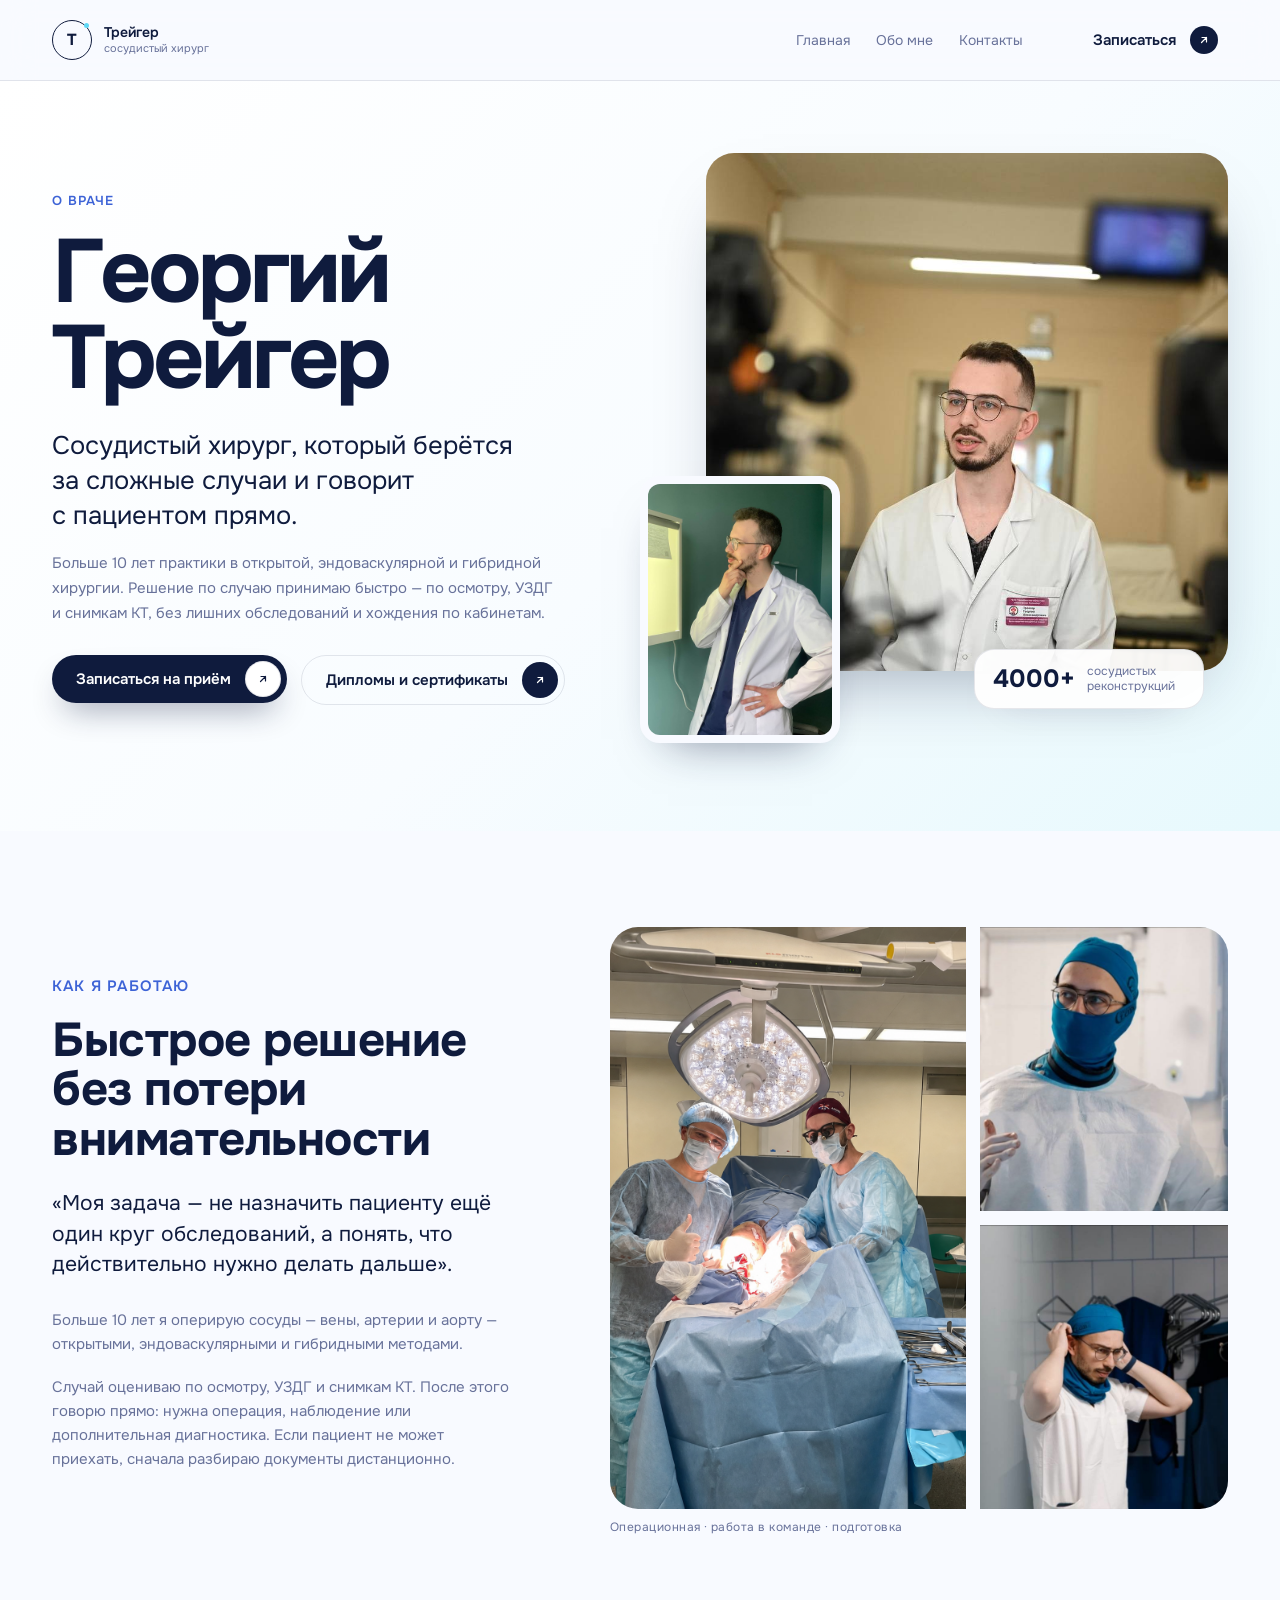
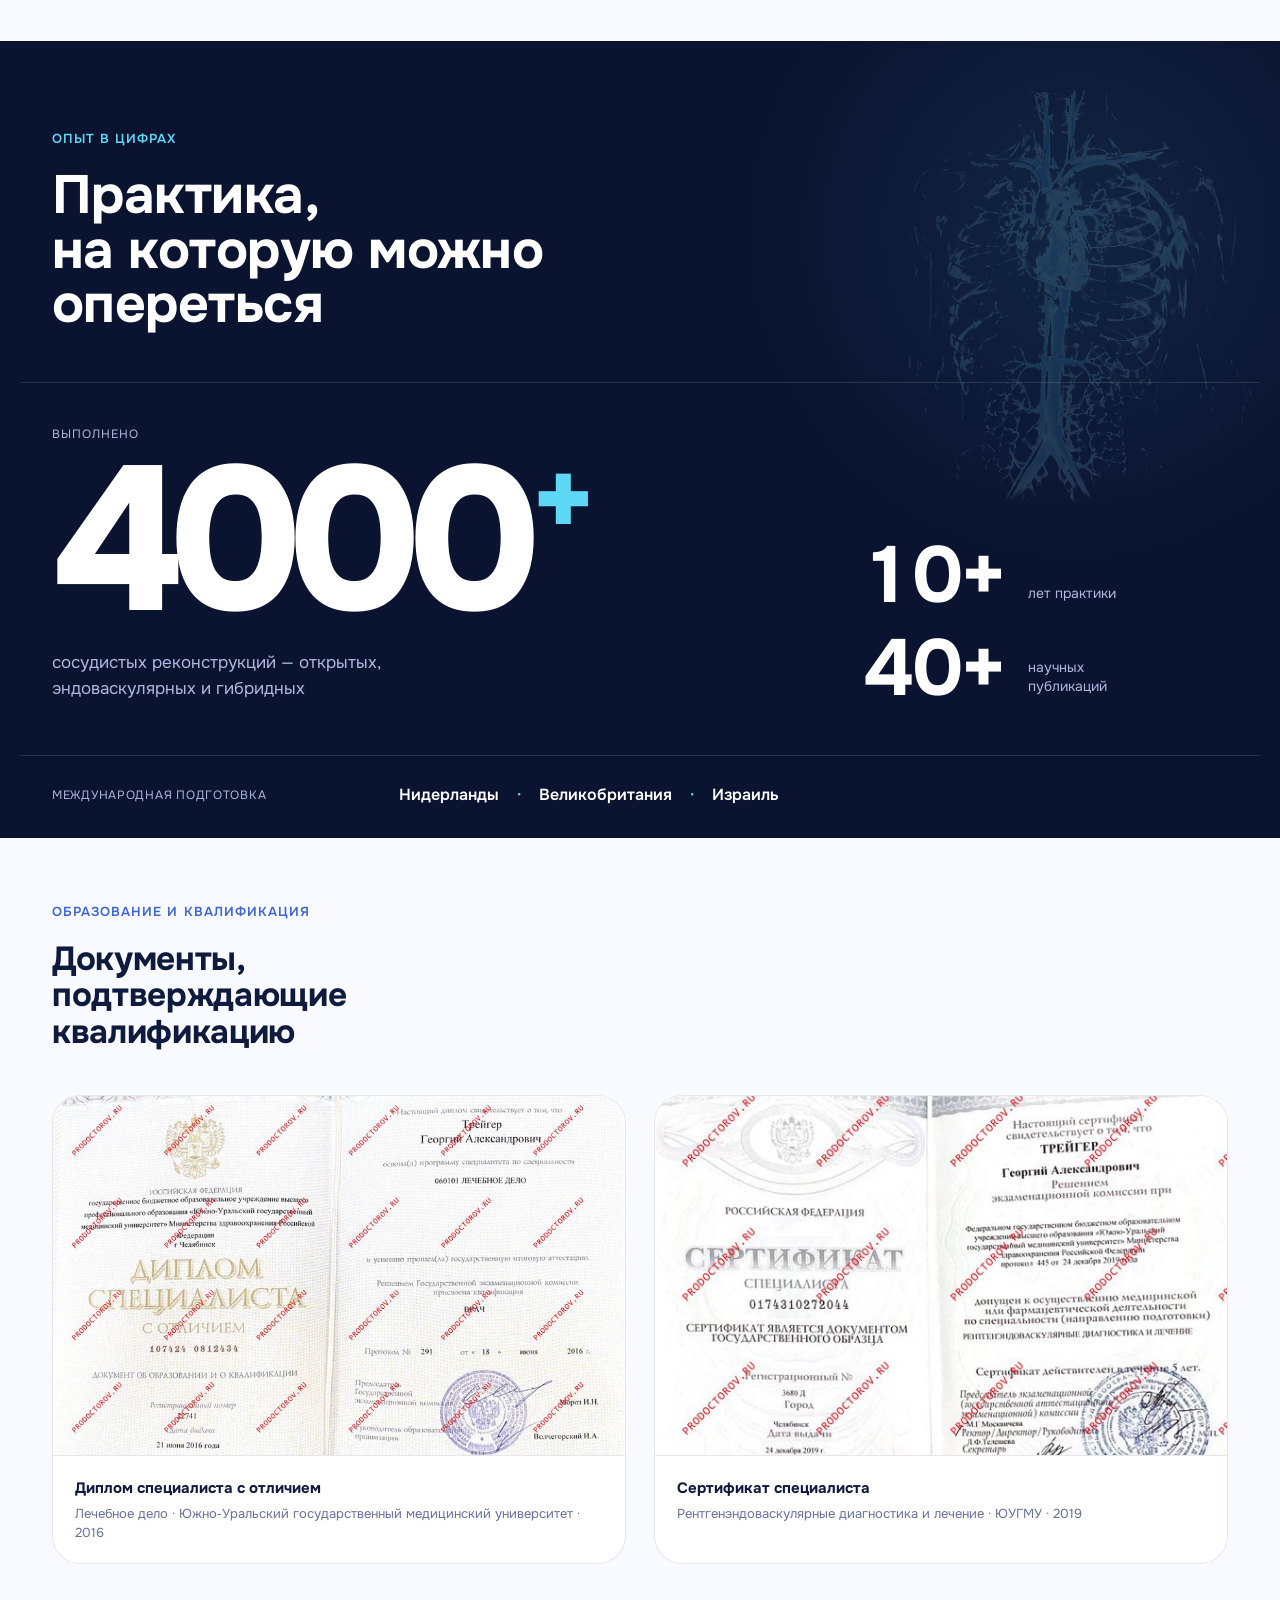
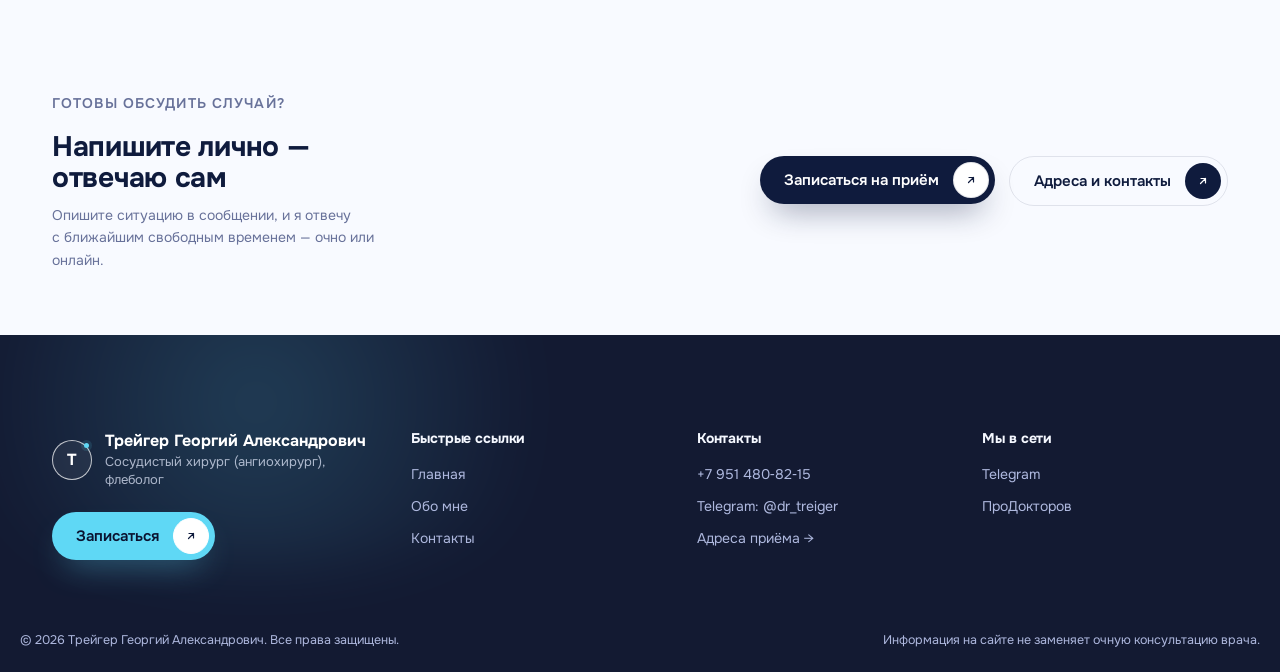
==== about.html @ 421e9393 "Publish site" ====
<!DOCTYPE html>
<html lang="ru">
<head>
<meta charset="UTF-8">
<meta name="viewport" content="width=device-width, initial-scale=1.0">
<title>Обо мне — Трейгер Георгий Александрович</title>
<meta name="description" content="Биография, опыт и квалификация сосудистого хирурга Георгия Александровича Трейгера: 10+ лет практики, 4000+ операций, дипломы и сертификаты.">
<link rel="preconnect" href="https://fonts.googleapis.com">
<link rel="preconnect" href="https://fonts.gstatic.com" crossorigin>
<link href="https://fonts.googleapis.com/css2?family=Onest:wght@400;500;600;700;800;900&display=swap" rel="stylesheet">
<link rel="stylesheet" href="css/styles.css?v=13">
</head>
<body>
<a class="skip-link" href="#main">Перейти к&nbsp;содержанию</a>

<header class="site-header" id="top">
  <div class="wrap header-row">
    <a class="brand" href="index.html">
      <span class="brand-mark" aria-hidden="true">Т</span>
      <span class="brand-text">Трейгер<br><small>сосудистый хирург</small></span>
    </a>
      <nav class="main-nav" aria-label="Основная навигация">
        <a href="index.html">Главная</a>
        <a href="about.html" aria-current="page">Обо мне</a>
        <a href="contacts.html">Контакты</a>
    </nav>
    <div class="quickcontact header-cta" data-quickcontact>
      <button class="btn btn-pill btn-ghost quickcontact-toggle" type="button" data-quickcontact-toggle>
        <span>Записаться</span><span class="chevron" aria-hidden="true"><svg width="14" height="14" viewBox="0 0 24 24" fill="none" stroke="currentColor" stroke-width="2.4" stroke-linecap="round" stroke-linejoin="round"><path d="M7 17 17 7M8 7h9v9"/></svg></span>
      </button>
      <div class="quickcontact-menu" data-quickcontact-menu>
        <a href="https://t.me/dr_treiger" target="_blank" rel="noopener"><span class="qc-dot" aria-hidden="true"></span>Telegram</a>
        <a href="https://vk.ru/georgiy_treyger" target="_blank" rel="noopener"><span class="qc-dot" aria-hidden="true"></span>ВКонтакте</a>
        <a href="https://max.ru/u/f9LHodD0cOIRjJCtYWURJgfdxWX4_8mjYA-JLnPsSMN6KyoLeQfAIABuPjQ" target="_blank" rel="noopener"><span class="qc-dot" aria-hidden="true"></span>MAX</a>
        <a href="tel:+79514808215"><span class="qc-dot" aria-hidden="true"></span>+7 951 480‑82‑15</a>
      </div>
    </div>
    <button class="nav-toggle" aria-label="Открыть меню" aria-expanded="false">
      <span></span><span></span><span></span>
    </button>
  </div>
</header>

<main id="main">

  
  <section class="about-page-hero">
    <div class="wrap about-page-hero-grid">
      <div class="about-page-hero-copy">
        <p class="eyebrow reveal">О враче</p>
        <h1 class="reveal">Георгий<br>Трейгер</h1>
        <p class="about-page-lead reveal">Сосудистый хирург, который берётся за сложные случаи и&nbsp;говорит с&nbsp;пациентом прямо.</p>
        <p class="about-page-summary reveal">Больше 10 лет практики в&nbsp;открытой, эндоваскулярной и&nbsp;гибридной хирургии. Решение по&nbsp;случаю принимаю быстро — по&nbsp;осмотру, УЗДГ и&nbsp;снимкам КТ, без&nbsp;лишних обследований и&nbsp;хождения по&nbsp;кабинетам.</p>
        <div class="hero-actions reveal">
          <div class="quickcontact" data-quickcontact>
            <button class="btn btn-pill btn-solid quickcontact-toggle" type="button" data-quickcontact-toggle>
              <span>Записаться на&nbsp;приём</span><span class="chevron chevron-dark" aria-hidden="true"><svg width="14" height="14" viewBox="0 0 24 24" fill="none" stroke="currentColor" stroke-width="2.4" stroke-linecap="round" stroke-linejoin="round"><path d="M7 17 17 7M8 7h9v9"/></svg></span>
            </button>
            <div class="quickcontact-menu" data-quickcontact-menu>
              <a href="https://t.me/dr_treiger" target="_blank" rel="noopener"><span class="qc-dot" aria-hidden="true"></span>Telegram</a>
              <a href="https://vk.ru/georgiy_treyger" target="_blank" rel="noopener"><span class="qc-dot" aria-hidden="true"></span>ВКонтакте</a>
              <a href="https://max.ru/u/f9LHodD0cOIRjJCtYWURJgfdxWX4_8mjYA-JLnPsSMN6KyoLeQfAIABuPjQ" target="_blank" rel="noopener"><span class="qc-dot" aria-hidden="true"></span>MAX</a>
              <a href="tel:+79514808215"><span class="qc-dot" aria-hidden="true"></span>+7 951 480‑82‑15</a>
            </div>
          </div>
          <a class="btn btn-pill btn-ghost" href="#credentials">
            <span>Дипломы и&nbsp;сертификаты</span><span class="chevron" aria-hidden="true"><svg width="14" height="14" viewBox="0 0 24 24" fill="none" stroke="currentColor" stroke-width="2.4" stroke-linecap="round" stroke-linejoin="round"><path d="M7 17 17 7M8 7h9v9"/></svg></span>
          </a>
        </div>
      </div>
      <div class="about-page-visual reveal">
        <figure class="about-page-photo-main">
          <img src="assets/images/about/hero-interview.jpg" alt="Георгий Трейгер отвечает на вопросы журналистов" width="1280" height="853">
        </figure>
        <figure class="about-page-photo-secondary">
          <img src="assets/images/about/hero-reviewing-scan.jpg" alt="Георгий Трейгер изучает медицинский снимок" width="960" height="1280">
        </figure>
        <div class="about-page-proof" aria-label="Профессиональный опыт">
          <strong>4000+</strong>
          <span>сосудистых реконструкций</span>
        </div>
      </div>
    </div>
  </section>

  
  <section class="about work-story">
    <div class="wrap work-story-grid">
      <div class="about-copy work-story-copy reveal">
        <p class="eyebrow">Как я работаю</p>
        <h2>Быстрое решение без&nbsp;потери внимательности</h2>
        <p class="work-story-lead">«Моя задача — не&nbsp;назначить пациенту ещё один круг обследований, а&nbsp;понять, что действительно нужно делать дальше».</p>
        <p>Больше 10 лет я&nbsp;оперирую сосуды — вены, артерии и&nbsp;аорту — открытыми, эндоваскулярными и&nbsp;гибридными методами.</p>
        <p>Случай оцениваю по&nbsp;осмотру, УЗДГ и&nbsp;снимкам КТ. После этого говорю прямо: нужна операция, наблюдение или дополнительная диагностика. Если пациент не&nbsp;может приехать, сначала разбираю документы дистанционно.</p>
      </div>
      <div class="work-story-gallery reveal">
        <figure class="work-story-photo work-story-photo-main">
          <img src="assets/images/about/new/team-thumbs-up-enhanced.png" alt="Георгий Трейгер с коллегой после этапа операции" loading="lazy">
        </figure>
        <figure class="work-story-photo work-story-photo-top">
          <img src="assets/images/about/new/surgeon-or-light.jpg" alt="Георгий Трейгер во время работы в операционной" loading="lazy">
        </figure>
        <figure class="work-story-photo work-story-photo-bottom">
          <img src="assets/images/about/new/surgeon-preparing.jpg" alt="Георгий Трейгер готовится к операции" loading="lazy">
        </figure>
        <p class="work-story-caption">Операционная · работа в&nbsp;команде · подготовка</p>
      </div>
    </div>
  </section>

  
  <section class="credentials-stats experience-stage dark" id="experience">
    <div class="wrap experience-stage-head reveal">
      <p class="eyebrow">Опыт в&nbsp;цифрах</p>
      <h2>Практика, на&nbsp;которую можно опереться</h2>
    </div>
    <div class="wrap experience-stage-grid reveal">
      <div class="experience-stage-main">
        <span class="experience-stage-label">Выполнено</span>
        <strong>4000<span>+</span></strong>
        <p>сосудистых реконструкций — открытых, эндоваскулярных и&nbsp;гибридных</p>
      </div>
      <div class="experience-stage-side">
        <div class="experience-metric"><strong>10+</strong><span>лет практики</span></div>
        <div class="experience-metric"><strong>40+</strong><span>научных публикаций</span></div>
      </div>
    </div>
    <div class="wrap experience-stage-countries reveal">
      <span>Международная подготовка</span>
      <div class="experience-countries-list">
        <p>Нидерланды</p><p>Великобритания</p><p>Израиль</p>
      </div>
    </div>
  </section>

  
  <section class="credentials" id="credentials">
    <div class="wrap">
      <p class="eyebrow reveal">Образование и&nbsp;квалификация</p>
      <h2 class="reveal">Документы, подтверждающие квалификацию</h2>
    </div>
    <div class="wrap credentials-grid reveal">
      <figure class="credential-card">
        <img src="assets/images/diplom/diploma-specialist-2016.jpg" alt="Диплом специалиста с отличием, Южно-Уральский государственный медицинский университет, 2016" loading="lazy">
        <figcaption>
          <strong>Диплом специалиста с&nbsp;отличием</strong>
          <span>Лечебное дело · Южно‑Уральский государственный медицинский университет · 2016</span>
        </figcaption>
      </figure>
      <figure class="credential-card">
        <img src="assets/images/diplom/certificate-endovascular-2019.jpg" alt="Сертификат специалиста, рентгенэндоваскулярные диагностика и лечение, 2019" loading="lazy">
        <figcaption>
          <strong>Сертификат специалиста</strong>
          <span>Рентгенэндоваскулярные диагностика и&nbsp;лечение · ЮУГМУ · 2019</span>
        </figcaption>
      </figure>
    </div>
  </section>

  
  <section class="closing-cta">
    <div class="wrap closing-cta-grid reveal">
      <div>
        <p class="eyebrow">Готовы обсудить случай?</p>
        <h2>Напишите лично — отвечаю сам</h2>
        <p>Опишите ситуацию в&nbsp;сообщении, и&nbsp;я отвечу с&nbsp;ближайшим свободным временем — очно или онлайн.</p>
      </div>
      <div class="closing-cta-actions">
        <div class="quickcontact" data-quickcontact>
          <button class="btn btn-pill btn-solid quickcontact-toggle" type="button" data-quickcontact-toggle>
            <span>Записаться на&nbsp;приём</span><span class="chevron chevron-dark" aria-hidden="true"><svg width="14" height="14" viewBox="0 0 24 24" fill="none" stroke="currentColor" stroke-width="2.4" stroke-linecap="round" stroke-linejoin="round"><path d="M7 17 17 7M8 7h9v9"/></svg></span>
          </button>
          <div class="quickcontact-menu" data-quickcontact-menu>
            <a href="https://t.me/dr_treiger" target="_blank" rel="noopener"><span class="qc-dot" aria-hidden="true"></span>Telegram</a>
            <a href="https://vk.ru/georgiy_treyger" target="_blank" rel="noopener"><span class="qc-dot" aria-hidden="true"></span>ВКонтакте</a>
            <a href="https://max.ru/u/f9LHodD0cOIRjJCtYWURJgfdxWX4_8mjYA-JLnPsSMN6KyoLeQfAIABuPjQ" target="_blank" rel="noopener"><span class="qc-dot" aria-hidden="true"></span>MAX</a>
            <a href="tel:+79514808215"><span class="qc-dot" aria-hidden="true"></span>+7 951 480‑82‑15</a>
          </div>
        </div>
        <a class="btn btn-pill btn-ghost" href="contacts.html">
          <span>Адреса и&nbsp;контакты</span><span class="chevron" aria-hidden="true"><svg width="14" height="14" viewBox="0 0 24 24" fill="none" stroke="currentColor" stroke-width="2.4" stroke-linecap="round" stroke-linejoin="round"><path d="M7 17 17 7M8 7h9v9"/></svg></span>
        </a>
      </div>
    </div>
  </section>

</main>

<footer class="site-footer dark">
  <div class="footer-glow" aria-hidden="true"></div>
  <div class="wrap footer-grid">
    <div class="footer-brand">
      <div class="footer-brand-lockup">
        <span class="brand-mark" aria-hidden="true">Т</span>
        <div><p class="footer-brand-name">Трейгер Георгий Александрович</p><p class="footer-brand-role">Сосудистый хирург (ангиохирург), флеболог</p></div>
      </div>
      <a class="btn btn-pill btn-solid" href="index.html#booking">
        <span>Записаться</span><span class="chevron chevron-dark" aria-hidden="true"><svg width="14" height="14" viewBox="0 0 24 24" fill="none" stroke="currentColor" stroke-width="2.4" stroke-linecap="round" stroke-linejoin="round"><path d="M7 17 17 7M8 7h9v9"/></svg></span>
      </a>
    </div>
    <div class="footer-col">
      <h3>Быстрые ссылки</h3>
      <a href="index.html">Главная</a>
      <a href="about.html">Обо мне</a>
      <a href="contacts.html">Контакты</a>
    </div>
    <div class="footer-col">
      <h3>Контакты</h3>
      <a href="tel:+79514808215">+7 951 480‑82‑15</a>
      <a href="https://t.me/dr_treiger" target="_blank" rel="noopener">Telegram: @dr_treiger</a>
      <a href="contacts.html">Адреса приёма →</a>
    </div>
    <div class="footer-col">
      <h3>Мы в&nbsp;сети</h3>
      <a href="https://t.me/dr_treiger" target="_blank" rel="noopener">Telegram</a>
      <a href="https://prodoctorov.ru" target="_blank" rel="noopener">ПроДокторов</a>
    </div>
  </div>
  <div class="wrap footer-bottom">
    <p>© 2026 Трейгер Георгий Александрович. Все права защищены.</p>
    <p>Информация на&nbsp;сайте не&nbsp;заменяет очную консультацию врача.</p>
  </div>
</footer>

<script src="js/main.js?v=2"></script>
</body>
</html>
---- css/styles.css ----
:root{
  --bg:#F8FAFF;
  --bg-deep:#EBF0FB;
  --navy:#0F1B3D;
  --navy-deep:#0A1330;
  --blue:#3D63D6;
  --cyan:#5FD8F5;
  --cyan-soft:#BFEFFB;
  --panel:#FFFFFF;
  --panel-tint:#F0F4FF;
  --panel-border:rgba(15,27,61,0.10);
  --ink:#0F1B3D;
  --ink-muted:#68729A;
  --ink-faint:var(--ink-muted);
  --accent:var(--blue);
  --accent-2:var(--cyan);
  --accent-ink:var(--blue);
  --cta:var(--navy);
  --cta-deep:#182A5C;
  --cta-ink:#FFFFFF;
  --line:rgba(15,27,61,0.10);
  --radius-sm:12px;
  --radius-md:20px;
  --radius-lg:28px;
  --container:1240px;
  --font-display:'Onest',system-ui,sans-serif;
  --font-body:'Onest',system-ui,sans-serif;
}

*{box-sizing:border-box;margin:0;padding:0;}
html{scroll-behavior:smooth;max-width:100%;}
body{
  max-width:100%;
  background:var(--bg);
  color:var(--ink);
  font-family:var(--font-body);
  font-size:16px;
  line-height:1.6;
  -webkit-font-smoothing:antialiased;
  overflow-x:hidden;
}
img,video,iframe{max-width:100%;}
img{max-width:100%;display:block;}
a{color:inherit;text-decoration:none;}
ul,ol{list-style:none;}
.wrap{max-width:var(--container);margin:0 auto;padding:0 32px;}
h1,h2,h3{font-family:var(--font-display);font-weight:700;letter-spacing:-0.01em;line-height:1.1;}
.skip-link{position:absolute;left:-999px;top:0;background:var(--cta);color:#fff;padding:12px 20px;z-index:999;}
.skip-link:focus{left:16px;top:16px;}


.dark{background:rgba(10,17,42,0.96);color:#F5F8FF;}
.dark{--ink:#F5F8FF;--ink-muted:#AEB8DE;--ink-faint:var(--ink-muted);--panel:#16224A;--line:rgba(255,255,255,0.12);--panel-tint:#141F44;}


.reveal{opacity:0;filter:blur(2px);transform:translateY(12px);transition:opacity .5s ease,filter .5s ease,transform .5s ease;}
.reveal.is-visible{opacity:1;filter:blur(0);transform:translateY(0);}


.reveal.char-parent{opacity:1;filter:none;transform:none;}
.word{display:inline-block;}
.char{display:inline-block;opacity:0;filter:blur(3px) brightness(.72);transition:opacity .3s ease,filter .3s ease;white-space:pre;}
.char-parent.is-visible .char{opacity:1;filter:blur(0) brightness(1);}


.btn{display:inline-flex;align-items:center;gap:14px;font-family:var(--font-body);font-weight:600;font-size:15px;padding:6px 6px 6px 24px;border-radius:999px;white-space:nowrap;border:none;cursor:pointer;transition:transform .25s cubic-bezier(.16,1,.3,1);}
.btn:hover{transform:translateY(-2px);}
.btn-small{padding:4px 4px 4px 18px;font-size:14px;}
.btn-ghost{background:transparent;border:1.5px solid var(--line);color:var(--ink);}
.btn-ghost:hover{border-color:var(--cyan);color:var(--navy);}
.btn-solid{background:var(--navy);color:var(--cta-ink);box-shadow:0 16px 32px -12px rgba(15,27,61,0.45);}

.chevron{display:inline-flex;align-items:center;justify-content:center;width:36px;height:36px;border-radius:50%;background:var(--navy);color:#fff;border:1px solid var(--line);font-size:18px;transition:transform .25s cubic-bezier(.16,1,.3,1),background .25s ease;}
.chevron svg{width:12px;height:12px;}
.btn-small .chevron{width:30px;height:30px;font-size:15px;}
.btn-small .chevron svg{width:10px;height:10px;}
.chevron-dark{background:#fff;color:var(--navy);}
.btn:hover .chevron{transform:translate(3px,-3px);background:var(--navy);border-color:transparent;}
.btn.btn-ghost:hover .chevron{background:var(--cyan);border-color:var(--cyan);color:var(--navy);}
.btn-solid:hover{background:#182A5C;}
.btn-solid:hover .chevron-dark{background:#fff;border-color:#fff;color:var(--navy);}

.dark .btn-outline{border-color:rgba(255,255,255,0.28);color:#fff;}
.dark .btn-outline:hover{border-color:var(--cyan);color:var(--cyan);}
.dark .btn-solid{background:var(--cyan);color:var(--navy-deep);box-shadow:0 16px 32px -12px rgba(95,216,245,0.4);}
.dark .btn-solid:hover{background:#7FE3F8;}
.btn-label{display:inline-flex;height:1.2em;line-height:1.2;vertical-align:top;}
.btn-char{overflow:hidden;height:1.2em;display:inline-block;}
.btn-char-inner{display:flex;flex-direction:column;transition:transform .5s cubic-bezier(.65,0,.35,1);}
.btn-char-line{height:1.2em;line-height:1.2;display:block;white-space:pre;}
.btn:hover .btn-char-inner{transform:translateY(-1.2em);}


.site-header{position:sticky;top:0;z-index:100;backdrop-filter:blur(16px);background:rgba(248,250,255,0.72);border-bottom:1px solid var(--line);}
.header-row{display:flex;align-items:center;gap:28px;padding:16px 32px;}
.brand{display:flex;align-items:center;gap:12px;margin-right:auto;}
.brand-mark{position:relative;display:inline-flex;align-items:center;justify-content:center;width:40px;height:40px;border-radius:50%;border:1.5px solid var(--navy);background:none;color:var(--navy);font-family:var(--font-display);font-weight:700;font-size:16px;}
.brand-mark::after{content:'';position:absolute;top:2px;right:2px;width:5px;height:5px;border-radius:50%;background:var(--cyan);}
.brand-text{font-size:14px;font-weight:600;line-height:1.25;}
.brand-text small{display:block;font-weight:400;color:var(--ink-muted);font-size:11px;}
.main-nav{display:flex;gap:26px;font-size:14px;color:var(--ink-muted);}
.main-nav a:hover{color:var(--ink);}
.header-cta{font-size:13px;padding:4px 4px 4px 18px;}
.header-cta .chevron{width:28px;height:28px;font-size:14px;}
.nav-toggle{display:none;}


.quickcontact{position:relative;}
.quickcontact-toggle{cursor:pointer;border:none;}
.quickcontact-menu{position:absolute;top:calc(100% + 10px);left:0;min-width:230px;background:var(--bg);border:1px solid var(--panel-border);border-radius:var(--radius-md);padding:8px;box-shadow:0 20px 40px rgba(20,40,90,0.16);display:flex;flex-direction:column;gap:2px;opacity:0;visibility:hidden;transform:translateY(-6px);transition:opacity .2s ease,transform .2s ease,visibility .2s;z-index:50;}
.quickcontact.is-open .quickcontact-menu{opacity:1;visibility:visible;transform:translateY(0);}
.quickcontact-menu a{display:flex;align-items:center;gap:10px;padding:10px 12px;border-radius:var(--radius-sm);font-size:14px;color:var(--ink);}
.quickcontact-menu a:hover{background:var(--panel);}
.qc-dot{width:6px;height:6px;border-radius:50%;background:var(--accent);flex-shrink:0;}
.qc-close{align-self:flex-end;width:24px;height:24px;display:flex;align-items:center;justify-content:center;border:none;background:transparent;color:var(--ink-faint);font-size:16px;line-height:1;cursor:pointer;border-radius:50%;margin-bottom:2px;}
.qc-close:hover{background:var(--panel);color:var(--ink);}
.quickcontact-menu .qc-soon{display:flex;align-items:center;gap:10px;padding:10px 12px;border-radius:var(--radius-sm);font-size:14px;color:var(--ink-faint);cursor:default;}
.qc-soon .qc-dot{background:var(--ink-faint);}
.qc-soon-badge{margin-left:auto;font-style:normal;font-size:11px;font-weight:600;color:var(--ink-faint);background:var(--bg);border:1px solid var(--panel-border);border-radius:999px;padding:2px 9px;}
.header-cta.quickcontact .quickcontact-menu{left:auto;right:0;}


.trust-badge{display:flex;align-items:center;gap:12px;}
.trust-star{color:#F2A93B;font-size:20px;line-height:1;}
.trust-avatars{display:flex;align-items:center;}
.trust-avatar{width:34px;height:34px;border-radius:50%;background:var(--tc,var(--accent));border:2px solid var(--bg);margin-left:-10px;}
.trust-avatars .trust-avatar:first-child{margin-left:0;}
.trust-avatar-more{display:flex;align-items:center;justify-content:center;background:var(--cta);color:var(--cta-ink);font-size:11px;font-weight:700;font-family:var(--font-display);}
.trust-text{font-size:13px;color:var(--ink-muted);white-space:nowrap;}
.trust-text strong{color:var(--ink);font-family:var(--font-display);}



.hero{position:relative;padding:64px 0 0;overflow:hidden;
  background:
    radial-gradient(ellipse 60% 140% at 62% 40%, rgba(191,239,251,0.9) 0%, rgba(191,239,251,0.45) 30%, rgba(191,239,251,0.1) 50%, transparent 68%),
    linear-gradient(112deg, #ffffff 0%, #f8fcff 34%, #dff9fc 52%, #3a4d94 76%, #253163 90%, #141d3f 100%);
}
.hero-glow{display:none;} 
.hero-grid{position:relative;display:grid;grid-template-columns:1.05fr 0.95fr;gap:48px;align-items:center;}
.eyebrow{font-size:13px;font-weight:600;letter-spacing:0.08em;text-transform:uppercase;color:var(--accent-ink);margin-bottom:18px;}
.hero-copy h1{font-size:clamp(2.1rem,4vw,3.4rem);margin-bottom:22px;}
.accent-word{color:var(--cta);}
.hero-sub{font-size:17px;color:var(--ink-muted);max-width:46ch;margin-bottom:32px;}
.hero-actions{display:flex;gap:14px;flex-wrap:wrap;margin-bottom:44px;}
.hero-portrait{position:relative;display:flex;justify-content:center;}
.portrait-halo{position:absolute;inset:6% 8%;border-radius:50%;background:radial-gradient(circle,rgba(189,246,253,0.7),rgba(189,246,253,0.25) 55%,transparent 75%);filter:blur(6px);}
.portrait-frame{position:relative;display:inline-block;}
.portrait-cutout{max-height:600px;width:auto;display:block;
  -webkit-mask-image:linear-gradient(to bottom,#000 88%,transparent 100%);
  mask-image:linear-gradient(to bottom,#000 88%,transparent 100%);
  filter:drop-shadow(0 24px 40px rgba(20,40,90,0.16));}
.badge{position:absolute;background:#fff;border-radius:16px;box-shadow:0 20px 44px rgba(20,40,90,0.22);z-index:2;}
.badge-top{top:14%;right:2%;padding:12px 18px;display:flex;flex-direction:column;gap:1px;}
.badge-top strong{font-family:var(--font-display);font-size:20px;font-weight:800;color:var(--ink);line-height:1.1;}
.badge-top span{font-size:11px;color:var(--ink-muted);}
.badge-bottom{left:0;bottom:14%;display:flex;align-items:center;gap:10px;padding:12px 18px;max-width:230px;}
.badge-stars{color:#F2A93B;font-size:12px;letter-spacing:1px;flex-shrink:0;}
.badge-bottom strong{font-family:var(--font-display);font-size:15px;color:var(--ink);display:block;}
.badge-bottom span{font-size:11px;color:var(--ink-muted);line-height:1.3;display:block;}


.about-page-hero{padding:72px 0 88px;background:linear-gradient(135deg,#fff 0%,#f8fcff 54%,#e7f9fd 100%);overflow:hidden;}
.about-page-hero-grid{display:grid;grid-template-columns:minmax(0,0.95fr) minmax(0,1.05fr);gap:56px;align-items:center;}
.about-page-hero-copy{position:relative;z-index:2;}
.about-page-hero-copy h1{font-size:clamp(3.5rem,7vw,6.9rem);line-height:.96;letter-spacing:-.045em;margin:0 0 28px;max-width:8ch;}
.about-page-lead{font-size:clamp(1.25rem,2vw,1.65rem);line-height:1.35;color:var(--ink);max-width:28ch;margin-bottom:18px;}
.about-page-summary{font-size:15px;line-height:1.65;color:var(--ink-muted);max-width:52ch;margin-bottom:30px;}
.about-page-hero-copy .hero-actions{margin-bottom:0;}
.about-page-visual{position:relative;min-height:590px;padding:0 0 46px 66px;}
.about-page-photo-main{position:absolute;inset:0 0 72px 66px;border-radius:var(--radius-lg);overflow:hidden;background:var(--panel);box-shadow:0 34px 70px -32px rgba(15,27,61,.38);}
.about-page-photo-main img{width:100%;height:100%;object-fit:cover;object-position:52% center;display:block;}
.about-page-photo-secondary{position:absolute;left:0;bottom:0;width:34%;aspect-ratio:3/4;border:8px solid var(--bg);border-radius:var(--radius-md);overflow:hidden;background:var(--panel);box-shadow:0 24px 45px -28px rgba(15,27,61,.55);}
.about-page-photo-secondary img{width:100%;height:100%;object-fit:cover;object-position:center 18%;display:block;}
.about-page-proof{position:absolute;right:24px;bottom:34px;display:flex;align-items:center;gap:12px;max-width:230px;padding:14px 18px;border:1px solid var(--panel-border);border-radius:var(--radius-md);background:rgba(255,255,255,.94);box-shadow:0 18px 38px -28px rgba(15,27,61,.55);}
.about-page-proof strong{font-family:var(--font-display);font-size:25px;line-height:1;color:var(--navy);}
.about-page-proof span{font-size:12px;line-height:1.25;color:var(--ink-muted);}


.contacts-page-hero{padding:68px 0 0;background:linear-gradient(135deg,#fff 0%,#f8fcff 62%,#eaf9fc 100%);overflow:hidden;}
.contacts-page-hero-grid{display:grid;grid-template-columns:minmax(0,1fr) minmax(300px,390px);gap:64px;align-items:end;}
.contacts-page-hero h1{font-size:clamp(3rem,6.4vw,5.6rem);line-height:.96;letter-spacing:-.045em;max-width:10ch;}
.contacts-page-lead{font-size:17px;line-height:1.6;color:var(--ink-muted);max-width:50ch;margin-top:38px;}
.contacts-hero-actions{display:flex;align-items:center;gap:24px;margin-top:28px;padding-bottom:68px;}
.contacts-page-portrait{align-self:end;height:520px;overflow:hidden;border-radius:var(--radius-md);background:#dff5f8;}
.contacts-page-portrait img{display:block;width:100%;height:100%;object-fit:cover;object-position:center 28%;}
.contacts-page-phone{display:inline-flex;font-family:var(--font-display);font-size:clamp(1.45rem,2.4vw,2rem);font-weight:700;color:var(--navy);border-bottom:2px solid var(--cyan);padding-bottom:5px;}
.contact-section-head{display:block;margin-bottom:30px;}
.contact-section-head .eyebrow{margin-bottom:14px;padding:0;}
.contact-section-head h2{font-size:clamp(1.8rem,3vw,2.7rem);margin:0 0 14px;max-width:none;}
.contact-section-head>p:last-child{font-size:14px;line-height:1.6;color:var(--ink-muted);max-width:44ch;}
.contact-channels-primary{grid-template-columns:repeat(3,1fr);gap:18px;}
.contact-channels-primary .channel-card{min-height:178px;padding:24px;}
.contact-section-head-locations{margin-top:72px;}
.contact-locations{margin-top:0;}


section{padding:64px 0;position:relative;}
section h2{font-size:clamp(1.6rem,2.6vw,2.3rem);max-width:20ch;margin-bottom:8px;}


.about-grid{display:grid;grid-template-columns:0.95fr 1.05fr;gap:56px;align-items:start;}
.about-copy{display:flex;flex-direction:column;justify-content:center;align-items:flex-start;}
.about-copy p{color:var(--ink-muted);font-size:15px;line-height:1.6;max-width:46ch;margin-bottom:28px;}
.about-copy .eyebrow{color:var(--accent-ink);max-width:none;margin-bottom:18px;}
.about-photos{position:relative;border-radius:var(--radius-lg);overflow:hidden;height:100%;min-height:420px;aspect-ratio:6/5;background:var(--panel);filter:drop-shadow(0 30px 50px rgba(15,27,61,0.14));}
.about-photo-track{display:flex;height:100%;transition:transform .5s cubic-bezier(.65,0,.35,1);}
.about-photo-slide{flex:none;width:100%;height:100%;}
.about-photo-slide img{width:100%;height:100%;object-fit:cover;display:block;}
.about-photo-arrow{position:absolute;top:50%;transform:translateY(-50%);width:40px;height:40px;border-radius:50%;border:none;background:rgba(246,248,252,0.85);backdrop-filter:blur(4px);color:var(--ink);font-size:18px;line-height:1;display:flex;align-items:center;justify-content:center;cursor:pointer;transition:background .2s ease;z-index:3;}
.about-photo-arrow:hover{background:#fff;}
.about-photo-prev{left:14px;}
.about-photo-next{right:14px;}
.about-photo-counter{position:absolute;right:14px;bottom:14px;background:rgba(6,10,24,0.55);backdrop-filter:blur(4px);color:#fff;font-size:12.5px;font-weight:600;padding:6px 12px;border-radius:999px;letter-spacing:0.02em;z-index:3;}
.about-photos>img{width:100%;height:100%;object-fit:cover;display:block;}


.work-story{padding:96px 0 104px;}
.work-story-grid{display:grid;grid-template-columns:minmax(0,.88fr) minmax(0,1.12fr);gap:72px;align-items:center;}
.work-story-copy h2{font-size:clamp(2.1rem,3.7vw,3.7rem);line-height:1.04;max-width:14ch;margin-bottom:24px;}
.work-story-copy p{margin-bottom:19px;}
.work-story-copy .work-story-lead{font-size:clamp(1.12rem,1.65vw,1.45rem);line-height:1.45;color:var(--ink);max-width:37ch;margin-bottom:28px;}
.work-story-gallery{position:relative;display:grid;grid-template-columns:1.18fr .82fr;grid-template-rows:1fr 1fr;gap:14px;min-height:610px;padding-bottom:28px;}
.work-story-photo{overflow:hidden;background:#e8edf5;}
.work-story-photo img{width:100%;height:100%;display:block;object-fit:cover;}
.work-story-photo-main{grid-row:1/3;border-radius:var(--radius-lg) 0 0 var(--radius-lg);}
.work-story-photo-main img{object-position:center;}
.work-story-photo-top{border-radius:0 var(--radius-lg) 0 0;}
.work-story-photo-top img{object-position:center 38%;}
.work-story-photo-bottom{border-radius:0 0 var(--radius-lg) 0;}
.work-story-photo-bottom img{object-position:center 18%;}
.work-story-caption{position:absolute;left:0;bottom:0;margin:0;font-size:12px;letter-spacing:.04em;color:var(--ink-muted);}


.experience-stage{position:relative;padding:80px 0 0;background:var(--navy-deep);overflow:hidden;isolation:isolate;}
.experience-stage>.wrap{position:relative;z-index:1;}
.experience-stage::before{content:'';position:absolute;z-index:0;top:18px;right:-4%;width:min(38vw,560px);aspect-ratio:1;background:url('../assets/images/services/aorta-chest-overlay.png') center/contain no-repeat;opacity:.16;filter:saturate(.75);-webkit-mask-image:linear-gradient(110deg,transparent 2%,#000 34%,#000 72%,transparent 100%);mask-image:linear-gradient(110deg,transparent 2%,#000 34%,#000 72%,transparent 100%);pointer-events:none;}
.experience-stage::after{content:'';position:absolute;z-index:0;top:-18%;right:-10%;width:min(52vw,760px);aspect-ratio:1;border-radius:50%;background:radial-gradient(circle,rgba(95,216,245,.09) 0%,rgba(95,216,245,.035) 42%,transparent 72%);pointer-events:none;}
.experience-stage-head{display:block;margin-bottom:50px;}
.experience-stage-head .eyebrow{margin:8px 0 0;color:var(--cyan);}
.experience-stage-head h2{font-size:clamp(2.2rem,4.2vw,4.25rem);line-height:1.02;max-width:15ch;margin:18px 0 0;color:#fff;}
.experience-stage-grid{display:grid;grid-template-columns:minmax(0,2fr) minmax(280px,1fr);gap:clamp(48px,6vw,80px);align-items:end;padding-top:42px;padding-bottom:54px;border-top:1px solid rgba(255,255,255,.12);}
.experience-stage-main{display:flex;flex-direction:column;align-items:flex-start;}
.experience-stage-label{font-size:12px;letter-spacing:.08em;text-transform:uppercase;color:var(--ink-muted);}
.experience-stage-main strong{font-family:var(--font-display);font-size:clamp(7rem,16vw,13rem);font-weight:800;letter-spacing:-.075em;line-height:.82;color:#fff;margin:14px 0 24px;}
.experience-stage-main strong span{color:var(--cyan);font-size:.52em;vertical-align:top;margin-left:.04em;}
.experience-stage-main p{font-size:17px;line-height:1.5;max-width:39ch;color:var(--ink-muted);}
.experience-stage-side{display:grid;grid-template-columns:1fr;gap:28px;align-items:start;align-self:end;}
.experience-metric{display:grid;grid-template-columns:minmax(118px,.72fr) minmax(0,1fr);gap:22px;align-items:end;padding:0;border:0;}
.experience-metric strong{display:block;font-family:var(--font-display);font-size:clamp(4.2rem,6.2vw,5.6rem);line-height:.82;color:#fff;font-variant-numeric:tabular-nums;letter-spacing:-.045em;}
.experience-metric span{font-size:14px;line-height:1.35;color:var(--ink-muted);max-width:14ch;padding-bottom:.38em;}
.experience-stage-countries{display:grid;grid-template-columns:minmax(190px,.55fr) 1.45fr;gap:32px;align-items:center;padding-top:26px;padding-bottom:30px;border-top:1px solid rgba(255,255,255,.12);}
.experience-stage-countries span{font-size:12px;letter-spacing:.06em;text-transform:uppercase;color:var(--ink-muted);}
.experience-stage-countries p{font-family:var(--font-display);font-size:16px;font-weight:600;color:#fff;}
.experience-countries-list{display:flex;align-items:center;gap:0;flex-wrap:wrap;}
.experience-countries-list p{display:flex;align-items:center;}
.experience-countries-list p+p::before{content:'·';margin:0 18px;color:var(--cyan);}


.credentials-stats .reasons-grid{border-top:none;padding-top:0;margin-top:44px;}
.training-row{margin-top:40px;}
.training-label{font-size:13px;color:var(--ink-muted);margin-bottom:14px;}
.training-badges{display:flex;flex-wrap:wrap;gap:10px;}
.training-badge{display:inline-flex;align-items:center;font-size:13.5px;font-weight:600;color:var(--ink);background:var(--panel);border:1px solid var(--panel-border);border-radius:999px;padding:8px 18px;}
.credentials-grid{display:grid;grid-template-columns:1fr 1fr;gap:28px;margin-top:44px;align-items:stretch;}
.credential-card{display:flex;flex-direction:column;background:var(--panel);border:1px solid var(--panel-border);border-radius:var(--radius-lg);overflow:hidden;}
.credential-card img{width:100%;height:360px;object-fit:cover;display:block;border-bottom:1px solid var(--panel-border);}
.credential-card figcaption{padding:20px 22px;flex:1;}
.credential-card strong{display:block;font-family:var(--font-display);font-size:15px;color:var(--ink);margin-bottom:4px;}
.credential-card span{display:block;font-size:13px;color:var(--ink-muted);line-height:1.5;}


.gallery-notice-section{padding:0 0 64px;}
.gallery-notice{display:flex;gap:22px;align-items:flex-start;background:var(--panel);border:1px solid var(--panel-border);border-radius:var(--radius-lg);padding:28px 32px;}
.gallery-notice-icon{flex:none;width:44px;height:44px;border-radius:50%;background:rgba(62,99,201,0.12);color:var(--accent);display:flex;align-items:center;justify-content:center;}
.gallery-notice-icon svg{width:20px;height:20px;}
.gallery-notice h2{font-family:var(--font-display);font-size:16px;color:var(--ink);margin-bottom:6px;}
.gallery-notice p{color:var(--ink-muted);font-size:14px;line-height:1.55;max-width:65ch;}
.gallery-grid{display:grid;grid-template-columns:repeat(3,1fr);gap:20px;margin-top:44px;}
.gallery-card{border:1px dashed var(--panel-border);background:var(--panel);border-radius:var(--radius-md);padding:26px;display:flex;flex-direction:column;align-items:flex-start;gap:16px;min-height:190px;}
.gallery-card-icon{flex:none;width:32px;height:32px;border-radius:50%;background:rgba(62,99,201,0.12);color:var(--accent);display:flex;align-items:center;justify-content:center;}
.gallery-card-icon svg{width:14px;height:14px;}
.gallery-card h3{font-family:var(--font-display);font-size:15px;color:var(--ink);flex:1;}
.gallery-card-status{font-size:12px;font-weight:600;color:var(--ink-faint);background:var(--bg);border:1px solid var(--panel-border);border-radius:999px;padding:5px 12px;}


.closing-cta-grid{display:flex;align-items:center;justify-content:space-between;flex-wrap:wrap;gap:32px;}
.closing-cta-grid h2{font-size:clamp(1.5rem,2.2vw,2rem);margin:8px 0 10px;}
.closing-cta-grid>div:first-child p{color:var(--ink-muted);font-size:14px;max-width:40ch;}
.closing-cta-actions{display:flex;gap:14px;flex-wrap:wrap;}


.paths .eyebrow{margin-bottom:8px;}
.paths-panel{margin-top:24px;}
.path-switcher{position:relative;display:inline-flex;background:var(--panel);border:1px solid var(--panel-border);border-radius:999px;padding:4px;margin-bottom:20px;}
.path-switcher-thumb{position:absolute;top:4px;left:4px;height:calc(100% - 8px);width:100px;border-radius:999px;background:var(--cta);transition:transform .35s cubic-bezier(.65,0,.35,1),width .35s cubic-bezier(.65,0,.35,1);}
.path-switcher-btn{position:relative;z-index:2;border:none;background:transparent;padding:10px 28px;border-radius:999px;font-family:var(--font-display);font-weight:600;font-size:14px;color:var(--ink-muted);cursor:pointer;transition:color .3s ease;}
.path-switcher-btn.is-active{color:var(--cta-ink);}

.roadmap-card{background:transparent;}
.roadmap-view{display:none;}
.roadmap-view.is-active{display:block;}
.roadmap-note{color:var(--ink-muted);font-size:14px;margin-bottom:20px;max-width:52ch;}
.roadmap{position:relative;padding-top:8px;}
.roadmap-flow{position:absolute;left:8px;right:8px;top:48px;height:1px;background:var(--line);z-index:1;}
.roadmap-flow::after{content:'';position:absolute;right:-1px;top:50%;transform:translateY(-50%);width:0;height:0;border-top:5px solid transparent;border-bottom:5px solid transparent;border-left:7px solid var(--accent);}
.roadmap-steps{display:flex;position:relative;z-index:2;flex-wrap:wrap;gap:20px;}
.roadmap-col{flex:1;min-width:150px;display:flex;flex-direction:column;align-items:flex-start;gap:30px;}
.roadmap-label{display:inline-flex;font-size:12.5px;font-weight:600;color:var(--ink-muted);background:var(--bg);border:1px solid var(--panel-border);border-radius:999px;padding:6px 14px;}
.roadmap-step{position:relative;text-align:left;width:100%;flex:1;background:var(--panel);border-radius:var(--radius-md);padding:24px;opacity:0;transform:translateY(14px);transition:opacity .45s ease,transform .45s ease;transition-delay:calc(var(--i) * 90ms);}
.roadmap-card.is-inview .roadmap-view.is-active .roadmap-step{opacity:1;transform:translateY(0);}
.roadmap-icon{flex:none;width:32px;height:32px;border-radius:50%;background:rgba(62,99,201,0.12);color:var(--accent);display:flex;align-items:center;justify-content:center;margin-bottom:22px;}
.roadmap-icon svg{width:14px;height:14px;}
.roadmap-step h3{font-family:var(--font-display);font-size:15px;margin-bottom:6px;color:var(--ink);}
.roadmap-step p{font-size:13px;color:var(--ink-muted);line-height:1.45;}


.services-grid{display:grid;grid-template-columns:0.9fr 1.1fr;gap:56px;margin-top:44px;}
.service-list li{border-bottom:1px solid var(--line);}
.service-trigger{display:flex;align-items:center;gap:16px;width:100%;padding:22px 0;background:none;border:none;margin:0;cursor:pointer;text-align:left;color:var(--ink-faint);font-family:var(--font-display);font-size:24px;font-weight:600;line-height:1.25;transition:color .2s ease;}
.service-trigger:hover{color:var(--ink-muted);}
.service-list li.is-active .service-trigger{color:var(--ink);}
.service-index{font-family:var(--font-display);font-size:13px;color:var(--ink-faint);flex:none;}
.service-list li.is-active .service-index{color:var(--accent-ink);}
.service-content{display:grid;grid-template-rows:0fr;transition:grid-template-rows .35s ease;}
.service-list li.is-active .service-content{grid-template-rows:1fr;}
.service-content-inner{overflow:hidden;transform-origin:left center;transform:scale(0.7);opacity:0;transition:transform .5s cubic-bezier(.34,1.56,.64,1),opacity .35s ease;}
.service-list li.is-active .service-content-inner{transform:scale(1);opacity:1;}
.service-content-inner p{margin:0;padding:0 0 22px 18px;color:var(--ink-muted);font-size:14px;line-height:1.5;max-width:65ch;}
.service-display{display:flex;align-items:center;justify-content:center;}
.service-photo{width:100%;max-width:520px;height:auto;opacity:0;transform:translateY(8px) scale(0.97);transition:opacity .4s ease,transform .4s ease;filter:drop-shadow(0 30px 50px rgba(20,40,90,0.14));}
.service-photo.is-loaded{opacity:1;transform:translateY(0) scale(1);}


.proof{padding:0 0 64px;}
.proof-track{position:relative;height:260vh;}
.proof-sticky{position:sticky;top:0;height:100vh;width:100%;overflow:hidden;display:flex;align-items:center;justify-content:center;background:var(--bg);}
.proof-frame{position:relative;width:100vw;height:100vh;max-width:1600px;border-radius:48px;overflow:hidden;background:var(--bg);will-change:transform,border-radius;box-sizing:border-box;}
.proof-grid{position:absolute;inset:-14% -6%;display:flex;gap:20px;justify-content:center;transform-style:preserve-3d;will-change:transform;}
.proof-col{flex:1;display:flex;flex-direction:column;gap:20px;will-change:transform;}
.proof-card{position:relative;width:100%;aspect-ratio:3/4;border-radius:14px;overflow:hidden;background:#E4EAF5;flex-shrink:0;}
.proof-card img{width:100%;height:100%;object-fit:cover;opacity:0.72;filter:grayscale(1) brightness(0.95);}
.proof-card::after{content:'';position:absolute;inset:0;background:linear-gradient(160deg,rgba(22,37,90,0.55),rgba(102,136,214,0.4));mix-blend-mode:multiply;}
.proof-payoff{position:absolute;inset:0;display:flex;flex-direction:column;align-items:center;justify-content:center;text-align:center;opacity:0;z-index:3;pointer-events:none;}
.proof-payoff-panel{background:rgba(6,10,24,0.55);backdrop-filter:blur(6px);border-radius:var(--radius-lg);padding:36px 56px;}
.proof-payoff-panel .odometer{color:#fff;}
.proof-payoff .proof-payoff-panel .fan-caption{color:rgba(255,255,255,0.82);}
.odometer{display:inline-flex;align-items:flex-start;font-family:var(--font-display);font-size:clamp(4.5rem,13vw,10.5rem);font-weight:900;color:var(--ink);font-variant-numeric:tabular-nums;line-height:1;}
.odometer-digit{position:relative;height:1em;width:0.64em;overflow:hidden;}
.odometer-strip{display:flex;flex-direction:column;transition:transform 1.2s cubic-bezier(.22,1,.36,1);}
.odometer-strip span{height:1em;line-height:1;display:flex;align-items:center;justify-content:center;}
.odometer-plus{display:inline-block;margin-left:0.06em;}
.proof-payoff .fan-caption{color:var(--ink-muted);margin-top:14px;font-size:22px;font-weight:600;}
.reasons-grid{display:grid;grid-template-columns:repeat(4,1fr);gap:20px;margin-top:40px;}
.reason-card{border-radius:var(--radius-md);padding:24px;background:var(--panel);border:1px solid var(--panel-border);}
.reason-card-top{display:flex;align-items:center;gap:10px;margin-bottom:22px;}
.reason-icon{flex:none;width:32px;height:32px;border-radius:50%;background:rgba(62,99,201,0.12);color:var(--accent);display:flex;align-items:center;justify-content:center;}
.reason-icon svg{width:14px;height:14px;}
.reason-label{font-size:12.5px;font-weight:600;color:var(--ink-muted);}
.reason-number{font-family:var(--font-display);font-size:32px;font-weight:800;color:var(--ink);line-height:1.15;}
.reason-caption{font-size:13px;color:var(--ink-muted);margin-top:4px;}


.reviews-note{color:var(--ink-muted);font-size:14px;max-width:60ch;margin:14px 0 8px;}
.reviews-note a{color:var(--accent-ink);}
.marquee{overflow:hidden;position:relative;margin-top:36px;-webkit-mask-image:linear-gradient(90deg,transparent,#000 6%,#000 94%,transparent);mask-image:linear-gradient(90deg,transparent,#000 6%,#000 94%,transparent);}
.marquee-track{display:flex;gap:20px;width:max-content;animation:marquee-scroll 32s linear infinite;}
.marquee:hover .marquee-track{animation-play-state:paused;}
@keyframes marquee-scroll{from{transform:translateX(0);}to{transform:translateX(-50%);}}
.review-card{flex:0 0 300px;background:var(--panel);border:1px solid var(--panel-border);border-radius:var(--radius-md);padding:24px;}
.review-card-top{display:flex;align-items:center;gap:12px;margin-bottom:14px;}
.review-avatar{width:38px;height:38px;border-radius:50%;background:linear-gradient(135deg,var(--accent),var(--accent-2));flex-shrink:0;}
.review-card-top strong{display:block;font-family:var(--font-display);font-size:14px;color:var(--ink);}
.review-stars{color:#F2A93B;font-size:11px;letter-spacing:1px;}
.review-card p{color:var(--ink-faint);font-size:13px;line-height:1.55;font-style:italic;}


.contact{position:relative;}
.contact-grid{position:relative;display:grid;grid-template-columns:0.9fr 1.1fr;gap:56px;}
.contact-intro h2{font-size:clamp(1.6rem,2.6vw,2.2rem);margin:8px 0 16px;}
.contact-intro p{color:var(--ink-muted);max-width:38ch;}
.contact-channels{display:grid;grid-template-columns:1fr 1fr;gap:14px;align-content:start;}
.channel-card{display:flex;flex-direction:column;gap:6px;padding:20px 22px;border:1px solid var(--panel-border);border-radius:var(--radius-md);background:var(--panel);position:relative;transition:border-color .2s ease,background .2s ease;}
.channel-card:hover{border-color:var(--cyan);background:rgba(95,216,245,.08);}
.channel-card.is-soon{opacity:0.6;cursor:default;}
.channel-card.is-soon:hover{border-color:var(--panel-border);background:var(--panel);}
.channel-icon{width:34px;height:34px;border-radius:50%;background:rgba(62,99,201,0.12);color:var(--accent);display:flex;align-items:center;justify-content:center;margin-bottom:4px;}
.channel-icon svg{width:15px;height:15px;}
.channel-label{font-size:12px;color:var(--ink-faint);text-transform:uppercase;letter-spacing:0.05em;}
.channel-card strong{font-family:var(--font-display);font-size:16px;}
.channel-card .chevron{position:absolute;right:16px;bottom:16px;width:28px;height:28px;font-size:14px;}
.contact-locations{grid-column:1 / -1;display:grid;grid-template-columns:1fr 1fr;gap:20px;margin-top:8px;}
.location-card{background:var(--panel);border:1px solid var(--panel-border);border-radius:var(--radius-lg);padding:24px;}
.location-badge{display:inline-flex;font-size:12px;font-weight:600;color:var(--ink-muted);background:var(--bg);border:1px solid var(--panel-border);border-radius:999px;padding:5px 12px;margin-bottom:14px;}
.location-card h2{font-size:15px;margin-bottom:6px;font-family:var(--font-display);}
.location-address{color:var(--ink-muted);font-size:14px;margin-bottom:16px;}
.location-phone{display:inline-flex;align-items:center;gap:8px;font-family:var(--font-display);font-size:14px;font-weight:600;color:var(--ink);margin-bottom:18px;}
.location-phone-icon{flex:none;width:26px;height:26px;border-radius:50%;background:rgba(62,99,201,0.12);color:var(--accent);display:flex;align-items:center;justify-content:center;}
.location-phone-icon svg{width:12px;height:12px;}
.map-embed{border-radius:var(--radius-md);overflow:hidden;border:1px solid var(--panel-border);height:180px;}
.map-embed iframe{width:100%;height:100%;border:0;display:block;filter:saturate(0.85);}


.contact{padding-top:84px;}
.contact-channels-primary{display:block;border-top:1px solid var(--line);border-bottom:0;}
.contact-channels-primary .channel-card{display:grid;grid-template-columns:42px minmax(0,1fr) 36px;grid-template-rows:auto auto;column-gap:16px;align-items:center;min-height:96px;border:0;border-bottom:1px solid var(--line);border-radius:0;background:transparent;padding:18px 0;}
.contact-channels-primary .channel-card+.channel-card{padding-left:0;border-left:0;}
.contact-channels-primary .channel-card:hover{background:transparent;}
.contact-channels-primary .channel-icon{grid-column:1;grid-row:1/3;margin:0;}
.contact-channels-primary .channel-label{grid-column:2;grid-row:1;align-self:end;}
.contact-channels-primary .channel-card strong{grid-column:2;grid-row:2;align-self:start;min-width:0;overflow-wrap:anywhere;}
.contact-channels-primary .channel-card .chevron{position:static;grid-column:3;grid-row:1/3;width:32px;height:32px;justify-self:end;}
.contact-locations{display:flex;flex-direction:column;gap:0;border-top:1px solid var(--line);}
.location-card{display:block;padding:34px 0;border:0;border-bottom:1px solid var(--line);border-radius:0;background:transparent;}
.location-copy{padding:14px 0;display:flex;flex-direction:column;align-items:flex-start;}
.location-card h2{font-size:clamp(1.45rem,2.3vw,2.1rem);line-height:1.15;margin:3px 0 14px;max-width:22ch;}
.location-address{font-size:15px;line-height:1.55;margin-bottom:26px;}
.location-badge{border:0;background:transparent;padding:0;margin-bottom:16px;color:var(--accent-ink);font-size:12px;font-weight:700;letter-spacing:.09em;text-transform:uppercase;}
.location-phone{margin-top:0;margin-bottom:24px;}
.location-card .map-embed{height:300px;border:0;border-radius:var(--radius-md);background:#e9eef6;}
.location-pending-note{height:300px;border-radius:var(--radius-md);background:var(--navy);color:#fff;display:flex;align-items:center;justify-content:center;gap:18px;padding:36px;text-align:left;}
.location-pending-note>span{width:54px;height:54px;border-radius:50%;background:var(--cyan);color:var(--navy);display:grid;place-items:center;font-family:var(--font-display);font-size:22px;font-weight:800;flex:none;}
.location-pending-note p{font-size:17px;line-height:1.45;max-width:25ch;color:rgba(255,255,255,.82);}

.booking-grid{display:grid;grid-template-columns:0.8fr 1.2fr;gap:56px;align-items:start;margin-top:56px;}
.booking-info h3{font-family:var(--font-display);font-size:1.4rem;color:var(--ink);margin-bottom:10px;}
.booking-info p{color:var(--ink-muted);font-size:14px;max-width:32ch;}
.booking-urgent{margin-top:28px;max-width:32ch;}
.booking-urgent strong{display:block;font-family:var(--font-display);font-size:15px;color:var(--ink);margin-bottom:6px;}
.booking-urgent p{max-width:none;font-size:13px;line-height:1.5;color:var(--ink-muted);margin-bottom:10px;}
.booking-urgent-link{display:inline-flex;align-items:center;gap:6px;font-size:14px;font-weight:600;color:var(--accent-ink);}
.booking-urgent-link:hover{text-decoration:underline;}
.booking-urgent-link span{display:inline-block;transition:transform .2s ease;}
.booking-urgent-link:hover span{transform:translateX(3px);}

.contacts-teaser{display:grid;grid-template-columns:0.9fr 1.1fr;gap:40px;align-items:center;margin-top:56px;}
.contacts-teaser-info h3{font-family:var(--font-display);font-size:1.3rem;margin:8px 0 10px;color:var(--ink);}
.contacts-teaser-info p{color:var(--ink-muted);font-size:14px;}
.contacts-teaser-note{color:var(--ink-faint) !important;font-size:13px !important;margin:10px 0 22px !important;}
.contacts-teaser .map-embed{height:300px;}

.contact-form-panel{background:var(--panel);border:1px solid var(--panel-border);border-radius:var(--radius-lg);padding:40px;}
.form-hint{color:var(--ink-muted);font-size:14px;margin-bottom:24px;}
.form-row{display:grid;grid-template-columns:1fr 1fr;gap:16px;}
.form-group{margin-bottom:18px;}
.form-group label{display:block;font-size:13px;font-weight:600;color:var(--ink-muted);margin-bottom:6px;}
.form-optional{font-weight:400;color:var(--ink-faint);}
.form-group input,.form-group textarea{width:100%;border:1px solid var(--panel-border);background:var(--bg);border-radius:var(--radius-sm);padding:11px 14px;font-family:var(--font-body);font-size:15px;color:var(--ink);resize:vertical;}
.form-group input:focus,.form-group textarea:focus{outline:none;border-color:var(--accent);}
.file-input-hidden{position:absolute;width:1px;height:1px;overflow:hidden;opacity:0;}
.file-attach{display:flex;align-items:center;gap:10px;width:100%;padding:11px 14px;border-radius:var(--radius-sm);border:1.5px dashed var(--panel-border);background:var(--bg);color:var(--ink-faint);font-size:14px;cursor:pointer;transition:border-color .2s ease,color .2s ease;}
.file-attach:hover{border-color:var(--accent);color:var(--ink);}
.file-attach svg{width:18px;height:18px;flex-shrink:0;}
.file-attach.has-file{border-style:solid;border-color:var(--accent);color:var(--ink);}
.file-attach-text{overflow:hidden;text-overflow:ellipsis;white-space:nowrap;}
.form-submit{width:100%;justify-content:space-between;padding-left:24px;margin-top:4px;}
.form-consent{font-size:12px;color:var(--ink-faint);margin-top:14px;}
.form-success{display:flex;flex-direction:column;align-items:flex-start;gap:8px;}
.form-success[hidden]{display:none;}
.form-success-icon{width:40px;height:40px;border-radius:50%;background:var(--cta);color:var(--cta-ink);display:flex;align-items:center;justify-content:center;font-size:18px;margin-bottom:6px;}
.form-success h3{font-family:var(--font-display);color:var(--ink);}
.form-success p{color:var(--ink-muted);font-size:14px;max-width:44ch;}


.site-footer{position:relative;padding:96px 0 0;overflow:hidden;}
.footer-glow{position:absolute;left:-10%;top:-30%;width:60%;height:100%;border-radius:50%;background:radial-gradient(circle,#5fd8f5 0%,transparent 68%);opacity:0.18;filter:blur(30px);pointer-events:none;}
.footer-grid{position:relative;display:grid;grid-template-columns:1.3fr 1fr 1fr 1fr;gap:40px;padding-bottom:48px;}
.footer-brand-name{font-family:var(--font-display);font-weight:700;color:var(--ink);margin:16px 0 4px;}
.footer-brand-role{color:var(--ink-muted);font-size:13px;margin-bottom:22px;}
.footer-brand-lockup{display:flex;align-items:center;gap:13px;margin-bottom:24px;}
.footer-brand-lockup .brand-mark{flex:0 0 40px;width:40px;height:40px;}
.footer-brand-lockup>div{min-width:0;}
.footer-brand-lockup .footer-brand-name{margin:0 0 3px;line-height:1.2;}
.footer-brand-lockup .footer-brand-role{margin:0;line-height:1.35;}
.site-footer .footer-brand .brand-mark{border-color:rgba(255,255,255,.72);background:rgba(255,255,255,.06);color:#fff;}
.site-footer .footer-brand .brand-mark::after{background:var(--cyan);box-shadow:0 0 0 3px rgba(95,216,245,.12);}
.site-footer .footer-brand-name{color:#fff;}
.site-footer .footer-brand-role{color:rgba(230,237,255,.72);}
.site-footer .btn .chevron,
.site-footer .btn:hover .chevron{background:#fff;border-color:#fff;color:var(--navy);}
.footer-col{display:flex;flex-direction:column;gap:10px;}
.footer-col h3{font-family:var(--font-display);font-size:14px;color:var(--ink);margin-bottom:6px;}
.footer-col a{font-size:14px;color:var(--ink-muted);}
.footer-col a:hover{color:var(--ink);}
.footer-social{display:flex;gap:10px;}
.footer-social-icon{width:38px;height:38px;border-radius:50%;border:1px solid var(--panel-border);background:var(--panel);display:flex;align-items:center;justify-content:center;color:var(--ink-muted);font-size:11px;font-weight:700;font-family:var(--font-display);transition:color .2s ease,border-color .2s ease;}
.footer-social-icon:hover{color:var(--accent);border-color:var(--accent);}
.footer-social-icon.is-soon{color:var(--ink-faint);cursor:default;}
.footer-social-icon.is-soon:hover{color:var(--ink-faint);border-color:var(--panel-border);}
.footer-social-icon svg{width:16px;height:16px;}
.footer-bottom{position:relative;display:flex;align-items:center;justify-content:space-between;gap:16px;flex-wrap:wrap;padding:22px 0;font-size:12.5px;color:var(--ink-faint);}



@media (prefers-reduced-motion: reduce){
  .reveal,.char-parent .word,.char{opacity:1 !important;filter:none !important;transform:none !important;transition:none !important;}
  .btn-char-inner{transition:none !important;}
  .marquee-track{animation:none !important;}
  .roadmap-step{opacity:1 !important;transform:none !important;transition:none !important;}
}


@media (max-width:960px){
  .hero-grid{grid-template-columns:1fr;}
  .hero-portrait{order:0;}
  .main-nav{display:none;}
  .about-grid{grid-template-columns:1fr;}
  .about-photos{order:-1;height:auto;aspect-ratio:4/5;}
  .roadmap-flow{display:none;}
  .roadmap-steps{flex-direction:column;gap:16px;}
  .roadmap-col{min-width:0;}
  .services-grid{grid-template-columns:1fr;}
  .contact-grid{grid-template-columns:1fr;}
  .contact-channels{grid-template-columns:1fr 1fr;}
  .booking-grid{grid-template-columns:1fr;gap:24px;}
  .contacts-teaser{grid-template-columns:1fr;gap:24px;}
  .reasons-grid{grid-template-columns:1fr 1fr;}
  .reviews-grid{grid-template-columns:1fr;}
  .footer-grid{grid-template-columns:1fr 1fr;}
  .credentials-grid{grid-template-columns:1fr;}
  .gallery-grid{grid-template-columns:1fr 1fr;}
  .about-page-hero-grid{grid-template-columns:1fr;}
  .contacts-page-hero-grid{gap:32px;}
  .contacts-page-intro{max-width:650px;min-width:0;}
  .about-page-visual{min-height:560px;max-width:760px;width:100%;}
  .contact-section-head{grid-template-columns:1fr 1fr;}
  .contact-section-head .eyebrow{grid-column:1/-1;}
  .contact-channels-primary{grid-template-columns:1fr 1fr;}
  .work-story-grid{grid-template-columns:1fr;gap:44px;}
  .work-story-gallery{min-height:560px;}
  .location-card{grid-template-columns:1fr;gap:20px;}
  .experience-stage-grid{grid-template-columns:1fr;gap:40px;}
  .experience-stage-countries{grid-template-columns:1fr;gap:14px;}
}
@media (max-width:820px){
  .contacts-page-hero-grid{grid-template-columns:1fr;}
  .contacts-page-portrait{display:none;}
  .contacts-hero-actions{padding-bottom:0;}
}
@media (max-width:640px){
  .wrap{padding:0 20px;}
  .header-row{padding:14px 20px;}
  .hero-actions{flex-direction:column;align-items:stretch;}
  .hero-actions .btn{justify-content:space-between;}
  .contact-channels{grid-template-columns:1fr;}
  .contact-locations{grid-template-columns:1fr;}
  .reasons-grid{grid-template-columns:1fr;}
  .footer-grid{grid-template-columns:1fr;gap:32px;}
  .footer-bottom{flex-direction:column;align-items:flex-start;}
  .closing-cta-grid{flex-direction:column;align-items:flex-start;}
  .closing-cta-actions{width:100%;flex-direction:column;align-items:stretch;}
  .closing-cta-actions .btn{justify-content:space-between;}
  .gallery-grid{grid-template-columns:1fr;}
  .gallery-notice{flex-direction:column;gap:14px;}
  .about-page-hero,.contacts-page-hero{padding:52px 0 60px;}
  .about-page-hero-copy h1{font-size:clamp(3.4rem,18vw,5rem);}
  .about-page-visual{min-height:430px;padding:0 0 36px 24px;}
  .about-page-photo-main{inset:0 0 54px 24px;}
  .about-page-photo-secondary{width:38%;border-width:5px;}
  .about-page-proof{right:10px;bottom:20px;max-width:190px;padding:11px 13px;}
  .about-page-proof strong{font-size:21px;}
  .contacts-page-hero h1{font-size:clamp(2.7rem,14vw,4.2rem);}
  .contacts-hero-actions{align-items:flex-start;flex-direction:column;gap:18px;}
  .contact-section-head{grid-template-columns:1fr;gap:14px;}
  .contact-section-head .eyebrow{grid-column:auto;}
  .contact-channels-primary{grid-template-columns:1fr;}
  .contact-section-head-locations{margin-top:52px;}
  .work-story{padding:68px 0 76px;}
  .work-story-gallery{grid-template-columns:1fr 1fr;grid-template-rows:1.18fr .82fr;min-height:500px;gap:8px;}
  .work-story-photo-main{grid-column:1/3;grid-row:1;border-radius:var(--radius-md) var(--radius-md) 0 0;}
  .work-story-photo-top{grid-column:1;grid-row:2;border-radius:0 0 0 var(--radius-md);}
  .work-story-photo-bottom{grid-column:2;grid-row:2;border-radius:0 0 var(--radius-md) 0;}
  .contact-channels-primary{border-bottom:0;}
  .contact-channels-primary .channel-card,.contact-channels-primary .channel-card+.channel-card{padding:22px 0;border-left:0;border-bottom:1px solid var(--line);}
  .contact-channels-primary .channel-card .chevron{right:0;}
  .location-card{padding:26px 0;}
  .location-card .map-embed,.location-pending-note{height:260px;}
  .experience-stage{padding-top:52px;}
  .experience-stage::before{top:42px;right:-26%;width:76vw;opacity:.09;}
  .experience-stage-head{margin-bottom:34px;}
  .experience-stage-head h2{font-size:clamp(2rem,9vw,2.4rem);line-height:1.06;max-width:18ch;}
  .experience-stage-grid{gap:28px;padding-top:34px;padding-bottom:42px;}
  .experience-stage-main strong{font-size:clamp(6rem,29vw,8rem);margin-bottom:20px;}
  .experience-stage-main p{font-size:15px;max-width:34ch;}
  .experience-stage-side{width:100%;max-width:430px;grid-template-columns:1fr;gap:22px;align-items:start;}
  .experience-metric{grid-template-columns:112px minmax(0,1fr);gap:18px;}
  .experience-metric strong{font-size:3.75rem;}
  .experience-stage-countries{gap:12px;}
  .experience-countries-list{gap:8px 0;}
  .experience-countries-list p{font-size:15px;}
  .experience-countries-list p+p::before{margin:0 10px;}
}
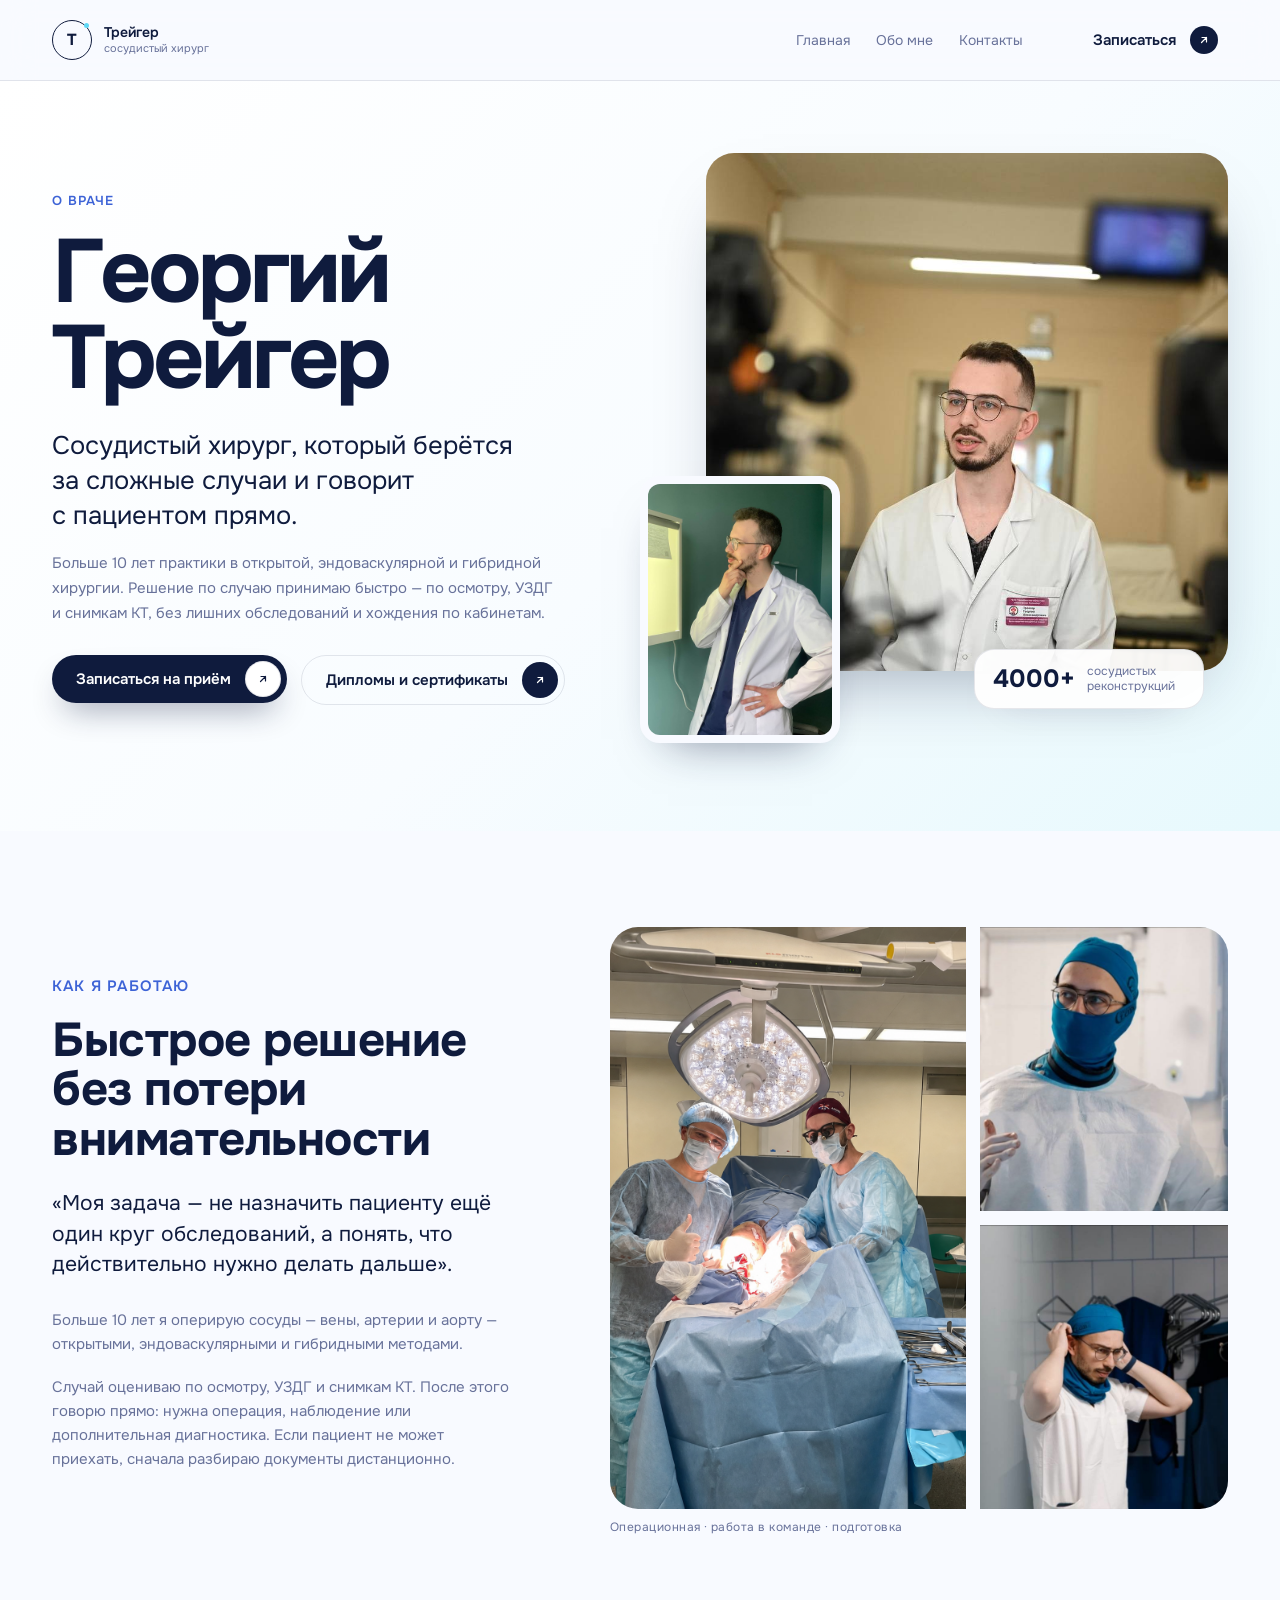
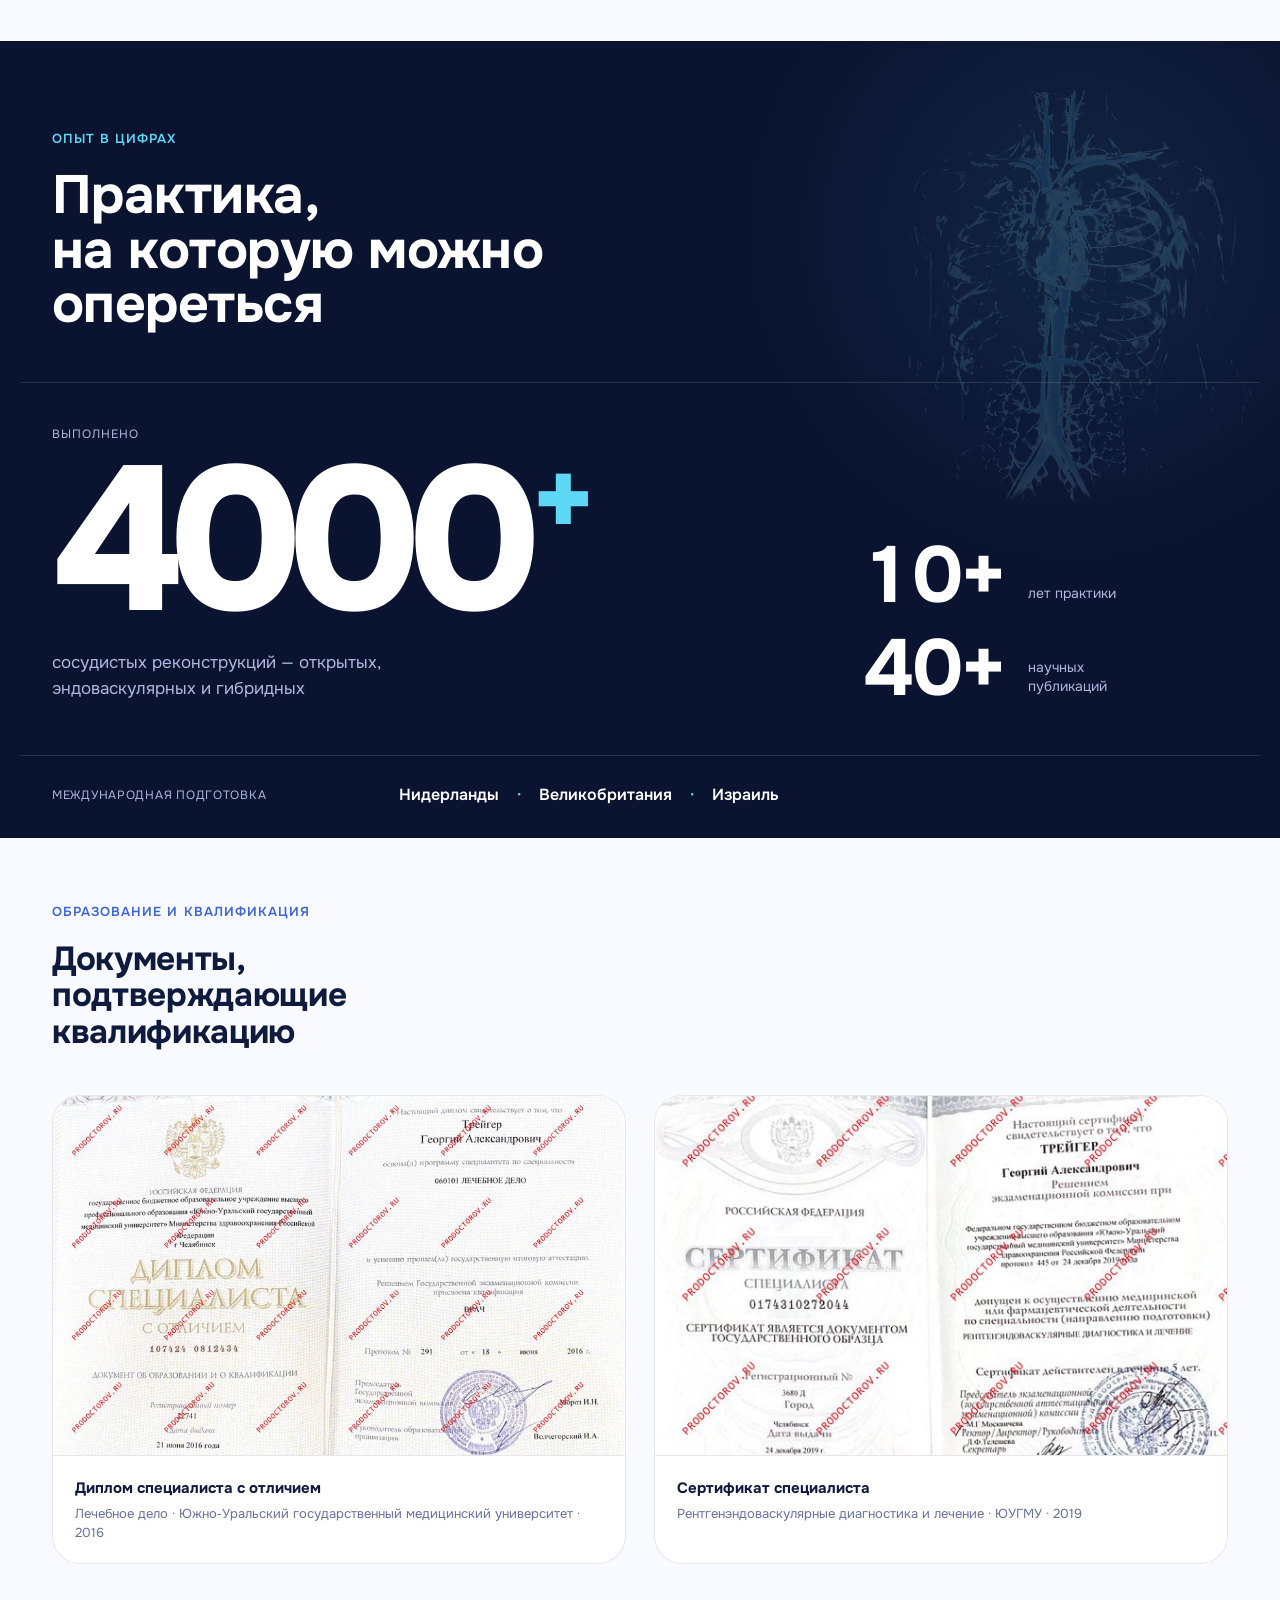
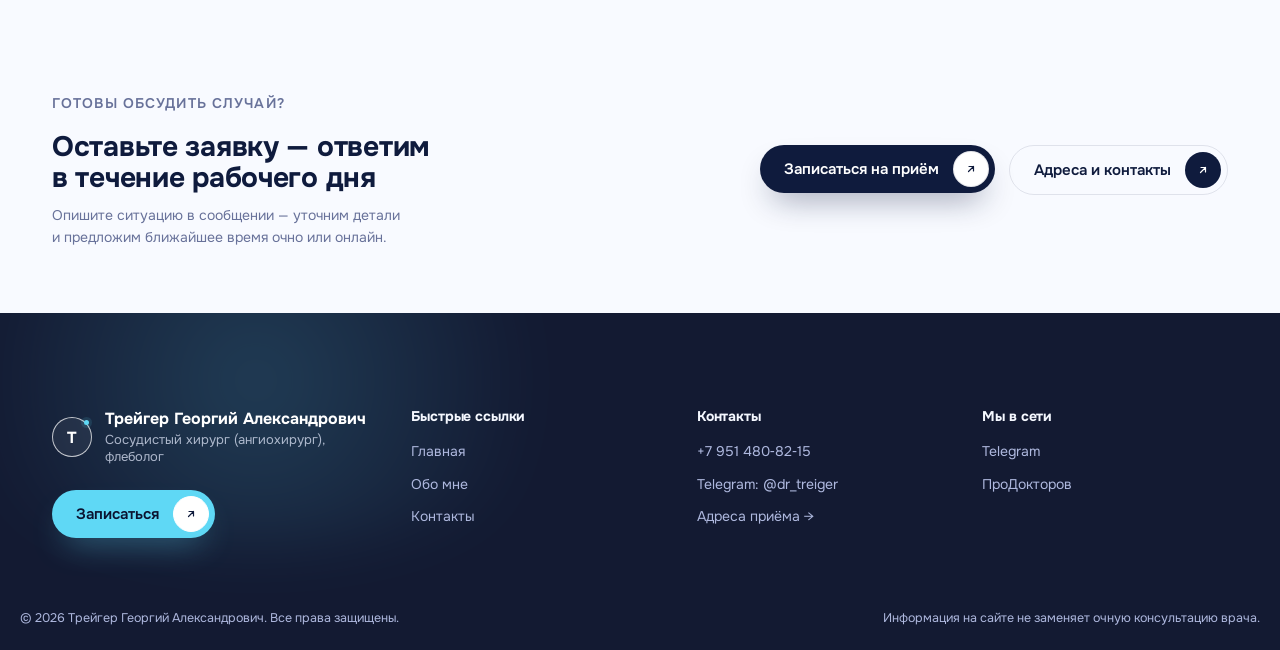
==== commit 0020d2cf: "Clarify response and consultation wording" ====
--- a/about.html
+++ b/about.html
@@ -162,8 +162,8 @@
     <div class="wrap closing-cta-grid reveal">
       <div>
         <p class="eyebrow">Готовы обсудить случай?</p>
-        <h2>Напишите лично — отвечаю сам</h2>
-        <p>Опишите ситуацию в&nbsp;сообщении, и&nbsp;я отвечу с&nbsp;ближайшим свободным временем — очно или онлайн.</p>
+        <h2>Оставьте заявку — ответим в&nbsp;течение рабочего дня</h2>
+        <p>Опишите ситуацию в&nbsp;сообщении — уточним детали и&nbsp;предложим ближайшее время очно или онлайн.</p>
       </div>
       <div class="closing-cta-actions">
         <div class="quickcontact" data-quickcontact>
